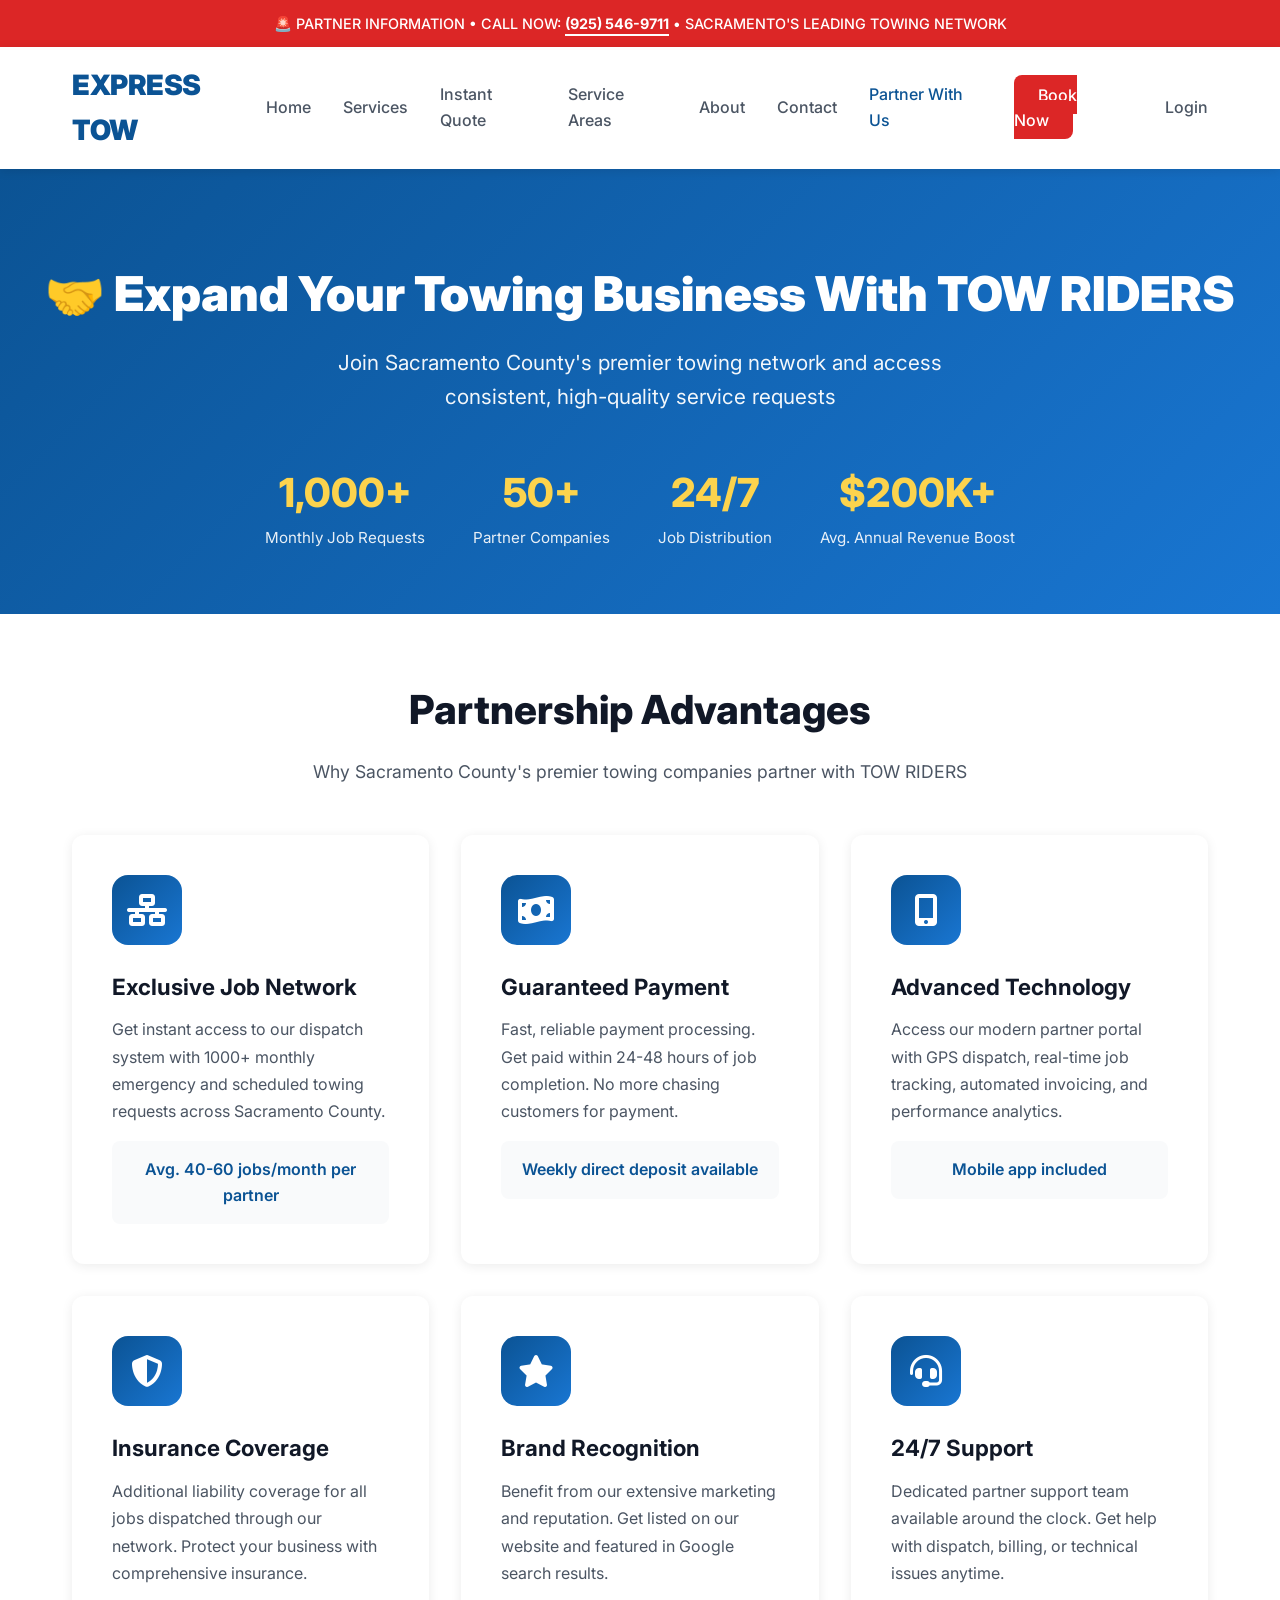
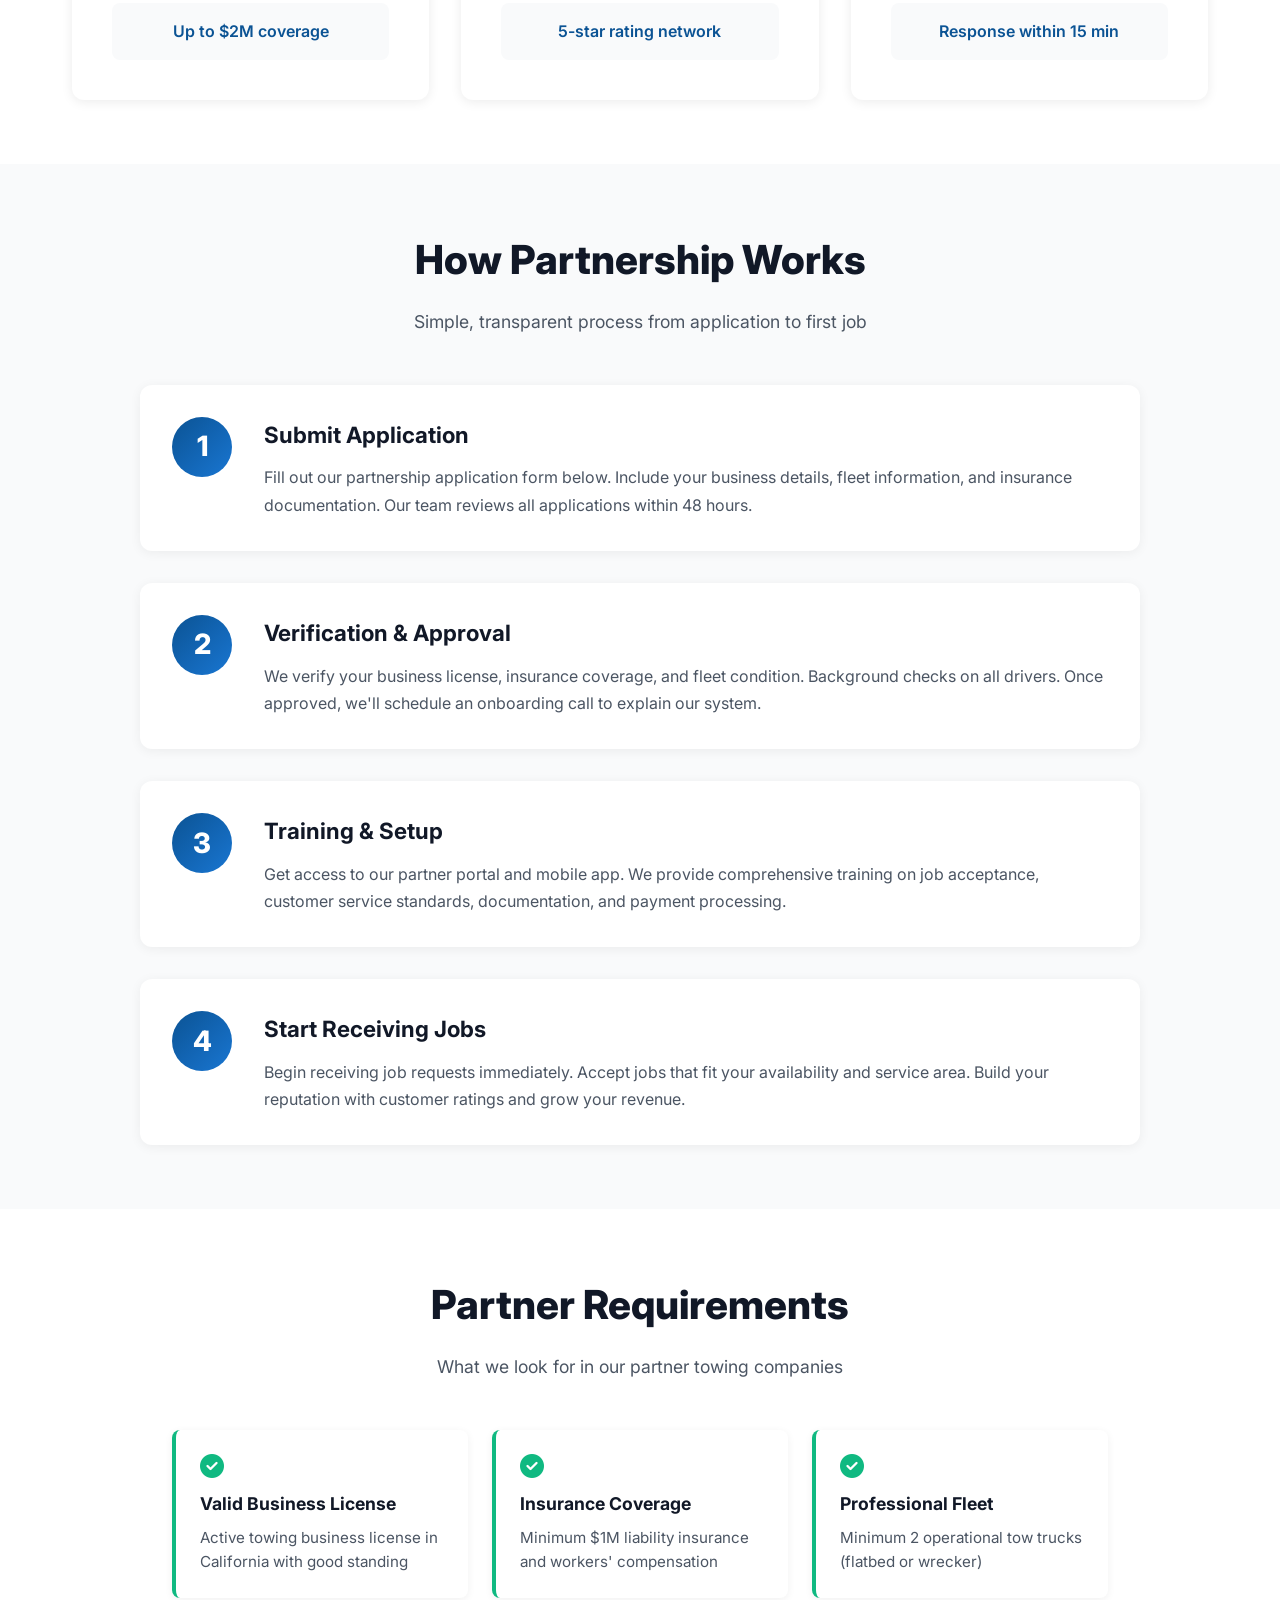
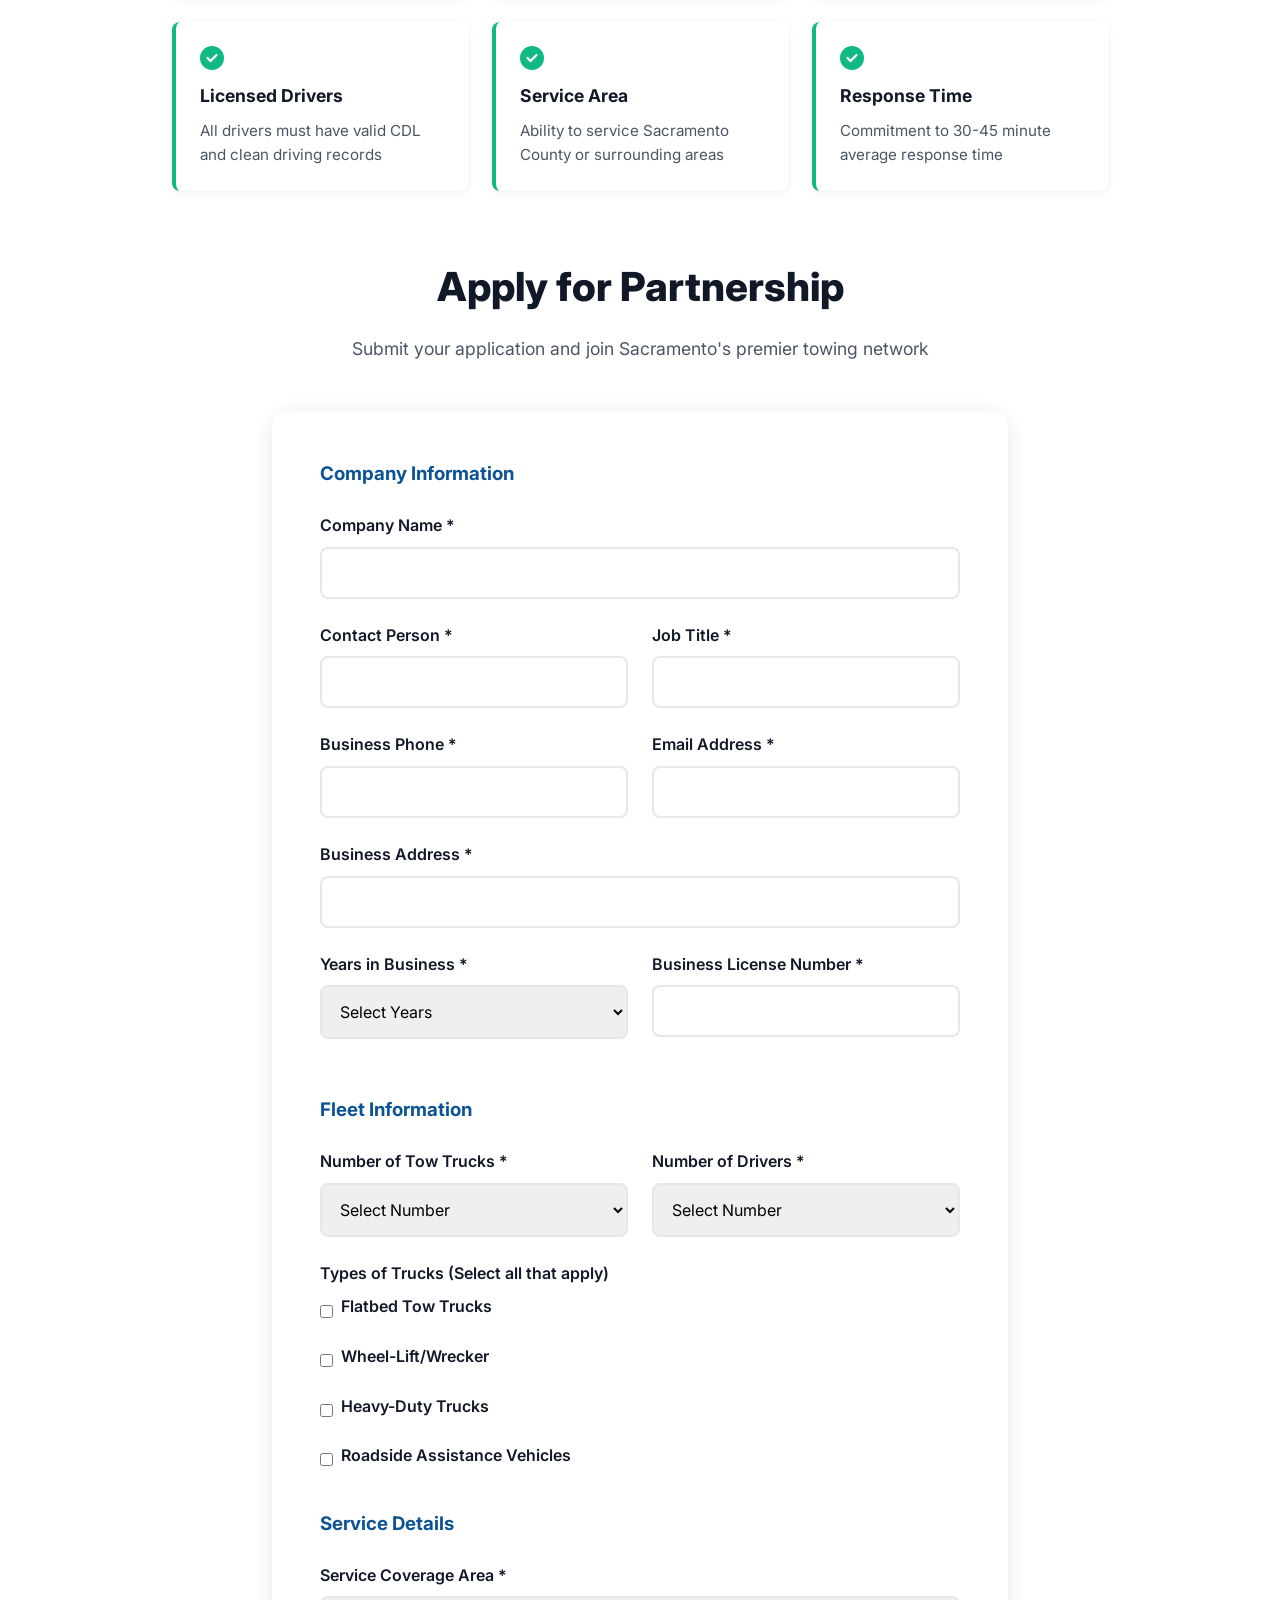
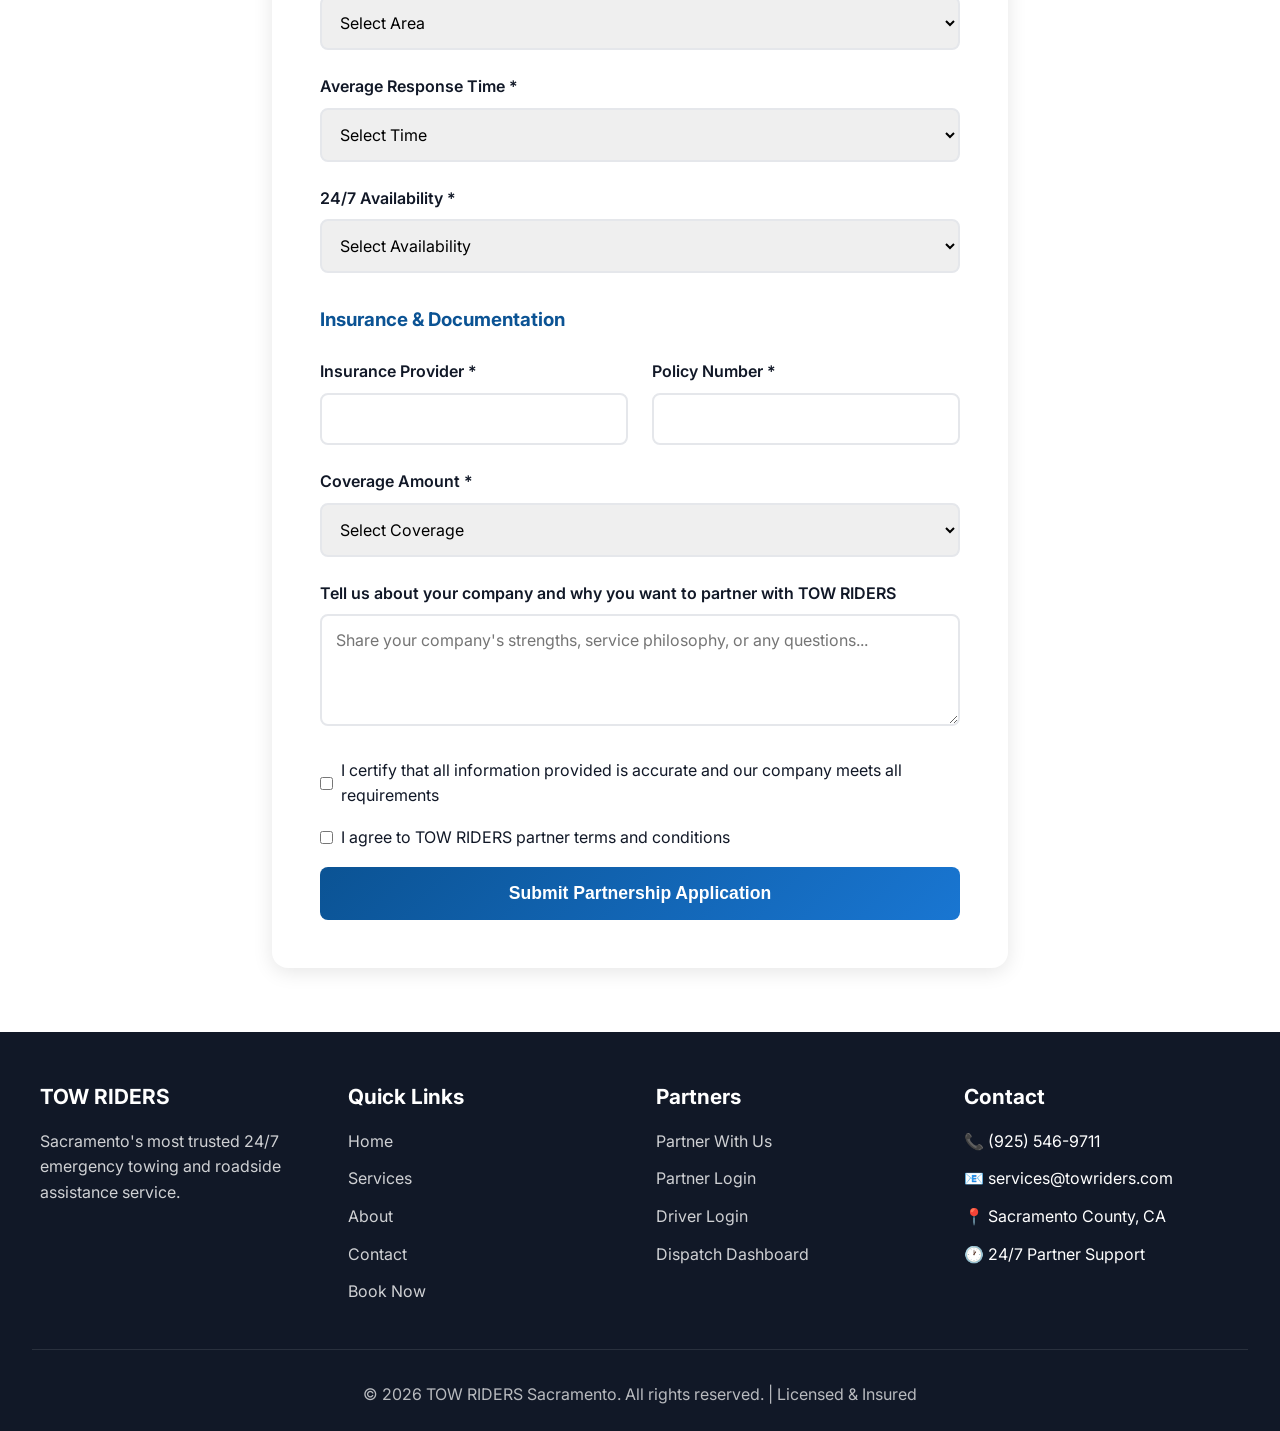
==== become-partner.html @ 09eb5328 "frontend" ====
<!DOCTYPE html>
<html lang="en">
<head>
    <meta charset="UTF-8">
    <meta name="viewport" content="width=device-width, initial-scale=1.0">
    <meta name="description" content="Partner with TOW RIDERS to expand your towing business. Access 1000+ monthly service requests and join Sacramento County's premier towing network.">
    <title>Partner With Us - TOW RIDERS Sacramento | Towing Company Partnership</title>
    
    <!-- Fonts -->
    <link href="https://fonts.googleapis.com/css2?family=Inter:wght@300;400;500;600;700;800;900&display=swap" rel="stylesheet">
    
    <!-- Font Awesome -->
    <link rel="stylesheet" href="https://cdnjs.cloudflare.com/ajax/libs/font-awesome/6.4.0/css/all.min.css">
    
    <style>
        :root {
            --primary-blue: #0B5394;
            --secondary-blue: #1976D2;
            --primary-red: #DC2626;
            --success-green: #10B981;
            --warning-orange: #F59E0B;
            --gray-50: #F9FAFB;
            --gray-100: #F3F4F6;
            --gray-600: #4B5563;
            --gray-900: #111827;
        }
        
        * {
            margin: 0;
            padding: 0;
            box-sizing: border-box;
        }
        
        body {
            font-family: 'Inter', sans-serif;
            line-height: 1.6;
            color: var(--gray-900);
            background: white;
        }
        
        /* Emergency Bar */
        .emergency-bar {
            background: var(--primary-red);
            color: white;
            padding: 0.75rem 0;
            text-align: center;
            font-size: 0.9rem;
            font-weight: 500;
        }
        
        .emergency-bar a {
            color: white;
            text-decoration: none;
            font-weight: 700;
            border-bottom: 2px solid white;
            padding-bottom: 2px;
        }
        
        /* Header */
        .header {
            background: white;
            box-shadow: 0 2px 10px rgba(0,0,0,0.1);
            position: sticky;
            top: 0;
            z-index: 1000;
        }
        
        .header-container {
            max-width: 1200px;
            margin: 0 auto;
            padding: 1rem 2rem;
            display: flex;
            justify-content: space-between;
            align-items: center;
        }
        
        .logo {
            font-size: 1.75rem;
            font-weight: 900;
            color: var(--primary-blue);
            text-decoration: none;
            letter-spacing: -0.5px;
        }
        
        .nav-menu {
            display: flex;
            gap: 2rem;
            list-style: none;
            align-items: center;
        }
        
        .nav-menu a {
            text-decoration: none;
            color: var(--gray-600);
            font-weight: 500;
            transition: color 0.3s;
        }
        
        .nav-menu a:hover,
        .nav-menu a.active {
            color: var(--primary-blue);
        }
        
        .btn-book {
            background: var(--primary-red);
            color: white !important;
            padding: 0.6rem 1.5rem;
            border-radius: 8px;
            font-weight: 600;
            transition: all 0.3s;
        }
        
        .btn-book:hover {
            background: #B91C1C;
            transform: translateY(-2px);
            box-shadow: 0 4px 12px rgba(220, 38, 38, 0.3);
        }
        
        /* Hero Section */
        .hero {
            background: linear-gradient(135deg, var(--primary-blue) 0%, var(--secondary-blue) 100%);
            color: white;
            padding: 6rem 2rem 4rem;
            text-align: center;
        }
        
        .hero h1 {
            font-size: 3rem;
            font-weight: 900;
            margin-bottom: 1.5rem;
            line-height: 1.2;
        }
        
        .hero p {
            font-size: 1.3rem;
            margin-bottom: 2rem;
            opacity: 0.95;
            max-width: 700px;
            margin-left: auto;
            margin-right: auto;
        }
        
        .hero-stats {
            display: flex;
            justify-content: center;
            gap: 3rem;
            margin-top: 3rem;
            flex-wrap: wrap;
        }
        
        .stat {
            text-align: center;
        }
        
        .stat-number {
            font-size: 2.5rem;
            font-weight: 800;
            display: block;
            color: #FCD34D;
        }
        
        .stat-label {
            font-size: 0.95rem;
            opacity: 0.9;
        }
        
        /* Benefits Section */
        .benefits-section {
            max-width: 1200px;
            margin: 4rem auto;
            padding: 0 2rem;
        }
        
        .section-title {
            text-align: center;
            font-size: 2.5rem;
            font-weight: 800;
            margin-bottom: 1rem;
            color: var(--gray-900);
        }
        
        .section-subtitle {
            text-align: center;
            font-size: 1.1rem;
            color: var(--gray-600);
            margin-bottom: 3rem;
        }
        
        .benefits-grid {
            display: grid;
            grid-template-columns: repeat(auto-fit, minmax(300px, 1fr));
            gap: 2rem;
            margin-bottom: 4rem;
        }
        
        .benefit-card {
            background: white;
            padding: 2.5rem;
            border-radius: 12px;
            box-shadow: 0 2px 12px rgba(0,0,0,0.08);
            transition: transform 0.3s, box-shadow 0.3s;
        }
        
        .benefit-card:hover {
            transform: translateY(-5px);
            box-shadow: 0 8px 24px rgba(0,0,0,0.12);
        }
        
        .benefit-icon {
            width: 70px;
            height: 70px;
            background: linear-gradient(135deg, var(--primary-blue), var(--secondary-blue));
            color: white;
            border-radius: 16px;
            display: flex;
            align-items: center;
            justify-content: center;
            font-size: 2rem;
            margin-bottom: 1.5rem;
        }
        
        .benefit-card h3 {
            font-size: 1.4rem;
            margin-bottom: 0.75rem;
            color: var(--gray-900);
        }
        
        .benefit-card p {
            color: var(--gray-600);
            line-height: 1.7;
            margin-bottom: 1rem;
        }
        
        .benefit-highlight {
            background: var(--gray-50);
            padding: 1rem;
            border-radius: 8px;
            font-weight: 600;
            color: var(--primary-blue);
            text-align: center;
        }
        
        /* How It Works */
        .how-it-works {
            background: var(--gray-50);
            padding: 4rem 2rem;
        }
        
        .how-container {
            max-width: 1000px;
            margin: 0 auto;
        }
        
        .steps {
            display: grid;
            gap: 2rem;
            margin-top: 3rem;
        }
        
        .step {
            background: white;
            padding: 2rem;
            border-radius: 12px;
            display: flex;
            gap: 2rem;
            align-items: flex-start;
            box-shadow: 0 2px 12px rgba(0,0,0,0.06);
        }
        
        .step-number {
            width: 60px;
            height: 60px;
            background: linear-gradient(135deg, var(--primary-blue), var(--secondary-blue));
            color: white;
            border-radius: 50%;
            display: flex;
            align-items: center;
            justify-content: center;
            font-size: 1.75rem;
            font-weight: 800;
            flex-shrink: 0;
        }
        
        .step-content h3 {
            font-size: 1.4rem;
            margin-bottom: 0.75rem;
            color: var(--gray-900);
        }
        
        .step-content p {
            color: var(--gray-600);
            line-height: 1.7;
        }
        
        /* Requirements */
        .requirements-section {
            max-width: 1000px;
            margin: 4rem auto;
            padding: 0 2rem;
        }
        
        .requirements-grid {
            display: grid;
            grid-template-columns: repeat(auto-fit, minmax(280px, 1fr));
            gap: 1.5rem;
            margin-top: 2rem;
        }
        
        .requirement-item {
            background: white;
            padding: 1.5rem;
            border-radius: 8px;
            border-left: 4px solid var(--success-green);
            box-shadow: 0 2px 8px rgba(0,0,0,0.06);
        }
        
        .requirement-item i {
            color: var(--success-green);
            font-size: 1.5rem;
            margin-bottom: 0.75rem;
        }
        
        .requirement-item h4 {
            font-size: 1.1rem;
            margin-bottom: 0.5rem;
            color: var(--gray-900);
        }
        
        .requirement-item p {
            color: var(--gray-600);
            font-size: 0.95rem;
        }
        
        /* Partner Application Form */
        .application-section {
            max-width: 800px;
            margin: 4rem auto;
            padding: 0 2rem;
        }
        
        .application-form {
            background: white;
            padding: 3rem;
            border-radius: 16px;
            box-shadow: 0 4px 20px rgba(0,0,0,0.1);
        }
        
        .form-group {
            margin-bottom: 1.5rem;
        }
        
        .form-group label {
            display: block;
            font-weight: 600;
            margin-bottom: 0.5rem;
            color: var(--gray-900);
        }
        
        .form-group input,
        .form-group select,
        .form-group textarea {
            width: 100%;
            padding: 0.875rem;
            border: 2px solid #E5E7EB;
            border-radius: 8px;
            font-size: 1rem;
            font-family: 'Inter', sans-serif;
            transition: border-color 0.3s;
        }
        
        .form-group input:focus,
        .form-group select:focus,
        .form-group textarea:focus {
            outline: none;
            border-color: var(--primary-blue);
        }
        
        .form-row {
            display: grid;
            grid-template-columns: 1fr 1fr;
            gap: 1.5rem;
        }
        
        .checkbox-group {
            display: flex;
            align-items: center;
            gap: 0.5rem;
            margin-bottom: 1rem;
        }
        
        .checkbox-group input[type="checkbox"] {
            width: auto;
        }
        
        .submit-btn {
            background: linear-gradient(135deg, var(--primary-blue), var(--secondary-blue));
            color: white;
            padding: 1rem 3rem;
            border: none;
            border-radius: 8px;
            font-size: 1.1rem;
            font-weight: 700;
            cursor: pointer;
            width: 100%;
            transition: transform 0.3s, box-shadow 0.3s;
        }
        
        .submit-btn:hover {
            transform: translateY(-2px);
            box-shadow: 0 8px 20px rgba(11, 83, 148, 0.3);
        }
        
        /* Footer */
        .footer {
            background: var(--gray-900);
            color: white;
            padding: 3rem 2rem 1.5rem;
            margin-top: 4rem;
        }
        
        .footer-container {
            max-width: 1200px;
            margin: 0 auto;
            display: grid;
            grid-template-columns: repeat(auto-fit, minmax(250px, 1fr));
            gap: 2rem;
            margin-bottom: 2rem;
        }
        
        .footer h3 {
            font-size: 1.3rem;
            margin-bottom: 1rem;
        }
        
        .footer-links {
            list-style: none;
        }
        
        .footer-links li {
            margin-bottom: 0.75rem;
        }
        
        .footer-links a {
            color: rgba(255,255,255,0.8);
            text-decoration: none;
            transition: color 0.3s;
        }
        
        .footer-links a:hover {
            color: white;
        }
        
        .footer-bottom {
            text-align: center;
            padding-top: 2rem;
            border-top: 1px solid rgba(255,255,255,0.1);
            color: rgba(255,255,255,0.7);
        }
        
        /* Mobile Responsive */
        @media (max-width: 768px) {
            .nav-menu {
                display: none;
            }
            
            .hero h1 {
                font-size: 2rem;
            }
            
            .hero p {
                font-size: 1.1rem;
            }
            
            .hero-stats {
                gap: 1.5rem;
            }
            
            .form-row {
                grid-template-columns: 1fr;
            }
            
            .application-form {
                padding: 2rem 1.5rem;
            }
            
            .step {
                flex-direction: column;
            }
        }
    </style>
</head>
<body>
    <!-- Emergency Bar -->
    <div class="emergency-bar">
        🚨 PARTNER INFORMATION • CALL NOW: <a href="tel:9255469711">(925) 546-9711</a> • SACRAMENTO'S LEADING TOWING NETWORK
    </div>
    
    <!-- Header -->
    <header class="header">
        <div class="header-container">
            <a href="index.html" class="logo">EXPRESS TOW</a>
            <nav>
                <ul class="nav-menu">
                    <li><a href="index.html">Home</a></li>
                    <li><a href="services.html">Services</a></li>
                    <li><a href="booking.html">Instant Quote</a></li>
                    <li><a href="service-areas.html">Service Areas</a></li>
                    <li><a href="about.html">About</a></li>
                    <li><a href="contact.html">Contact</a></li>
                    <li><a href="become-partner.html" class="active">Partner With Us</a></li>
                    <li><a href="booking.html" class="btn-book">Book Now</a></li>
                    <li><a href="login.html">Login</a></li>
                </ul>
            </nav>
        </div>
    </header>
    
    <!-- Hero Section -->
    <section class="hero">
        <h1>🤝 Expand Your Towing Business With TOW RIDERS</h1>
        <p>Join Sacramento County's premier towing network and access consistent, high-quality service requests</p>
        
        <div class="hero-stats">
            <div class="stat">
                <span class="stat-number">1,000+</span>
                <span class="stat-label">Monthly Job Requests</span>
            </div>
            <div class="stat">
                <span class="stat-number">50+</span>
                <span class="stat-label">Partner Companies</span>
            </div>
            <div class="stat">
                <span class="stat-number">24/7</span>
                <span class="stat-label">Job Distribution</span>
            </div>
            <div class="stat">
                <span class="stat-number">$200K+</span>
                <span class="stat-label">Avg. Annual Revenue Boost</span>
            </div>
        </div>
    </section>
    
    <!-- Benefits Section -->
    <section class="benefits-section">
        <h2 class="section-title">Partnership Advantages</h2>
        <p class="section-subtitle">Why Sacramento County's premier towing companies partner with TOW RIDERS</p>
        
        <div class="benefits-grid">
            <div class="benefit-card">
                <div class="benefit-icon">
                    <i class="fas fa-network-wired"></i>
                </div>
                <h3>Exclusive Job Network</h3>
                <p>Get instant access to our dispatch system with 1000+ monthly emergency and scheduled towing requests across Sacramento County.</p>
                <div class="benefit-highlight">
                    Avg. 40-60 jobs/month per partner
                </div>
            </div>
            
            <div class="benefit-card">
                <div class="benefit-icon">
                    <i class="fas fa-money-bill-wave"></i>
                </div>
                <h3>Guaranteed Payment</h3>
                <p>Fast, reliable payment processing. Get paid within 24-48 hours of job completion. No more chasing customers for payment.</p>
                <div class="benefit-highlight">
                    Weekly direct deposit available
                </div>
            </div>
            
            <div class="benefit-card">
                <div class="benefit-icon">
                    <i class="fas fa-mobile-alt"></i>
                </div>
                <h3>Advanced Technology</h3>
                <p>Access our modern partner portal with GPS dispatch, real-time job tracking, automated invoicing, and performance analytics.</p>
                <div class="benefit-highlight">
                    Mobile app included
                </div>
            </div>
            
            <div class="benefit-card">
                <div class="benefit-icon">
                    <i class="fas fa-shield-alt"></i>
                </div>
                <h3>Insurance Coverage</h3>
                <p>Additional liability coverage for all jobs dispatched through our network. Protect your business with comprehensive insurance.</p>
                <div class="benefit-highlight">
                    Up to $2M coverage
                </div>
            </div>
            
            <div class="benefit-card">
                <div class="benefit-icon">
                    <i class="fas fa-star"></i>
                </div>
                <h3>Brand Recognition</h3>
                <p>Benefit from our extensive marketing and reputation. Get listed on our website and featured in Google search results.</p>
                <div class="benefit-highlight">
                    5-star rating network
                </div>
            </div>
            
            <div class="benefit-card">
                <div class="benefit-icon">
                    <i class="fas fa-headset"></i>
                </div>
                <h3>24/7 Support</h3>
                <p>Dedicated partner support team available around the clock. Get help with dispatch, billing, or technical issues anytime.</p>
                <div class="benefit-highlight">
                    Response within 15 min
                </div>
            </div>
        </div>
    </section>
    
    <!-- How It Works -->
    <section class="how-it-works">
        <div class="how-container">
            <h2 class="section-title">How Partnership Works</h2>
            <p class="section-subtitle">Simple, transparent process from application to first job</p>
            
            <div class="steps">
                <div class="step">
                    <div class="step-number">1</div>
                    <div class="step-content">
                        <h3>Submit Application</h3>
                        <p>Fill out our partnership application form below. Include your business details, fleet information, and insurance documentation. Our team reviews all applications within 48 hours.</p>
                    </div>
                </div>
                
                <div class="step">
                    <div class="step-number">2</div>
                    <div class="step-content">
                        <h3>Verification & Approval</h3>
                        <p>We verify your business license, insurance coverage, and fleet condition. Background checks on all drivers. Once approved, we'll schedule an onboarding call to explain our system.</p>
                    </div>
                </div>
                
                <div class="step">
                    <div class="step-number">3</div>
                    <div class="step-content">
                        <h3>Training & Setup</h3>
                        <p>Get access to our partner portal and mobile app. We provide comprehensive training on job acceptance, customer service standards, documentation, and payment processing.</p>
                    </div>
                </div>
                
                <div class="step">
                    <div class="step-number">4</div>
                    <div class="step-content">
                        <h3>Start Receiving Jobs</h3>
                        <p>Begin receiving job requests immediately. Accept jobs that fit your availability and service area. Build your reputation with customer ratings and grow your revenue.</p>
                    </div>
                </div>
            </div>
        </div>
    </section>
    
    <!-- Requirements -->
    <section class="requirements-section">
        <h2 class="section-title">Partner Requirements</h2>
        <p class="section-subtitle">What we look for in our partner towing companies</p>
        
        <div class="requirements-grid">
            <div class="requirement-item">
                <i class="fas fa-check-circle"></i>
                <h4>Valid Business License</h4>
                <p>Active towing business license in California with good standing</p>
            </div>
            
            <div class="requirement-item">
                <i class="fas fa-check-circle"></i>
                <h4>Insurance Coverage</h4>
                <p>Minimum $1M liability insurance and workers' compensation</p>
            </div>
            
            <div class="requirement-item">
                <i class="fas fa-check-circle"></i>
                <h4>Professional Fleet</h4>
                <p>Minimum 2 operational tow trucks (flatbed or wrecker)</p>
            </div>
            
            <div class="requirement-item">
                <i class="fas fa-check-circle"></i>
                <h4>Licensed Drivers</h4>
                <p>All drivers must have valid CDL and clean driving records</p>
            </div>
            
            <div class="requirement-item">
                <i class="fas fa-check-circle"></i>
                <h4>Service Area</h4>
                <p>Ability to service Sacramento County or surrounding areas</p>
            </div>
            
            <div class="requirement-item">
                <i class="fas fa-check-circle"></i>
                <h4>Response Time</h4>
                <p>Commitment to 30-45 minute average response time</p>
            </div>
        </div>
    </section>
    
    <!-- Application Form -->
    <section class="application-section">
        <h2 class="section-title">Apply for Partnership</h2>
        <p class="section-subtitle">Submit your application and join Sacramento's premier towing network</p>
        
        <form class="application-form" id="partnerApplication">
            <h3 style="margin-bottom: 1.5rem; color: var(--primary-blue);">Company Information</h3>
            
            <div class="form-group">
                <label>Company Name *</label>
                <input type="text" name="companyName" required>
            </div>
            
            <div class="form-row">
                <div class="form-group">
                    <label>Contact Person *</label>
                    <input type="text" name="contactPerson" required>
                </div>
                <div class="form-group">
                    <label>Job Title *</label>
                    <input type="text" name="jobTitle" required>
                </div>
            </div>
            
            <div class="form-row">
                <div class="form-group">
                    <label>Business Phone *</label>
                    <input type="tel" name="businessPhone" required>
                </div>
                <div class="form-group">
                    <label>Email Address *</label>
                    <input type="email" name="email" required>
                </div>
            </div>
            
            <div class="form-group">
                <label>Business Address *</label>
                <input type="text" name="businessAddress" required>
            </div>
            
            <div class="form-row">
                <div class="form-group">
                    <label>Years in Business *</label>
                    <select name="yearsInBusiness" required>
                        <option value="">Select Years</option>
                        <option value="0-1 years">0-1 years</option>
                        <option value="1-3 years">1-3 years</option>
                        <option value="3-5 years">3-5 years</option>
                        <option value="5-10 years">5-10 years</option>
                        <option value="10+ years">10+ years</option>
                    </select>
                </div>
                <div class="form-group">
                    <label>Business License Number *</label>
                    <input type="text" name="licenseNumber" required>
                </div>
            </div>
            
            <h3 style="margin: 2rem 0 1.5rem; color: var(--primary-blue);">Fleet Information</h3>
            
            <div class="form-row">
                <div class="form-group">
                    <label>Number of Tow Trucks *</label>
                    <select name="numberOfTrucks" required>
                        <option value="">Select Number</option>
                        <option value="1-2 trucks">1-2 trucks</option>
                        <option value="3-5 trucks">3-5 trucks</option>
                        <option value="6-10 trucks">6-10 trucks</option>
                        <option value="10+ trucks">10+ trucks</option>
                    </select>
                </div>
                <div class="form-group">
                    <label>Number of Drivers *</label>
                    <select name="numberOfDrivers" required>
                        <option value="">Select Number</option>
                        <option value="1-3 drivers">1-3 drivers</option>
                        <option value="4-7 drivers">4-7 drivers</option>
                        <option value="8-15 drivers">8-15 drivers</option>
                        <option value="15+ drivers">15+ drivers</option>
                    </select>
                </div>
            </div>
            
            <div class="form-group">
                <label>Types of Trucks (Select all that apply)</label>
                <div class="checkbox-group">
                    <input type="checkbox" name="truckTypes" value="Flatbed" id="flatbed">
                    <label for="flatbed">Flatbed Tow Trucks</label>
                </div>
                <div class="checkbox-group">
                    <input type="checkbox" name="truckTypes" value="Wrecker" id="wrecker">
                    <label for="wrecker">Wheel-Lift/Wrecker</label>
                </div>
                <div class="checkbox-group">
                    <input type="checkbox" name="truckTypes" value="HeavyDuty" id="heavyDuty">
                    <label for="heavyDuty">Heavy-Duty Trucks</label>
                </div>
                <div class="checkbox-group">
                    <input type="checkbox" name="truckTypes" value="Roadside" id="roadside">
                    <label for="roadside">Roadside Assistance Vehicles</label>
                </div>
            </div>
            
            <h3 style="margin: 2rem 0 1.5rem; color: var(--primary-blue);">Service Details</h3>
            
            <div class="form-group">
                <label>Service Coverage Area *</label>
                <select name="serviceArea" required>
                    <option value="">Select Area</option>
                    <option value="Sacramento County">Sacramento County</option>
                    <option value="Sacramento + Surrounding">Sacramento + Surrounding Counties</option>
                    <option value="Greater Sacramento Region">Greater Sacramento Region</option>
                    <option value="Northern California">Northern California</option>
                </select>
            </div>
            
            <div class="form-group">
                <label>Average Response Time *</label>
                <select name="responseTime" required>
                    <option value="">Select Time</option>
                    <option value="15-30 minutes">15-30 minutes</option>
                    <option value="30-45 minutes">30-45 minutes</option>
                    <option value="45-60 minutes">45-60 minutes</option>
                    <option value="60+ minutes">60+ minutes</option>
                </select>
            </div>
            
            <div class="form-group">
                <label>24/7 Availability *</label>
                <select name="availability" required>
                    <option value="">Select Availability</option>
                    <option value="Yes - 24/7">Yes - 24/7 Service</option>
                    <option value="Business Hours Only">Business Hours Only</option>
                    <option value="Weekends Only">Weekends Only</option>
                    <option value="Flexible Schedule">Flexible Schedule</option>
                </select>
            </div>
            
            <h3 style="margin: 2rem 0 1.5rem; color: var(--primary-blue);">Insurance & Documentation</h3>
            
            <div class="form-row">
                <div class="form-group">
                    <label>Insurance Provider *</label>
                    <input type="text" name="insuranceProvider" required>
                </div>
                <div class="form-group">
                    <label>Policy Number *</label>
                    <input type="text" name="policyNumber" required>
                </div>
            </div>
            
            <div class="form-group">
                <label>Coverage Amount *</label>
                <select name="coverageAmount" required>
                    <option value="">Select Coverage</option>
                    <option value="$500K - $1M">$500K - $1M</option>
                    <option value="$1M - $2M">$1M - $2M</option>
                    <option value="$2M - $5M">$2M - $5M</option>
                    <option value="$5M+">$5M+</option>
                </select>
            </div>
            
            <div class="form-group">
                <label>Tell us about your company and why you want to partner with TOW RIDERS</label>
                <textarea name="message" rows="4" placeholder="Share your company's strengths, service philosophy, or any questions..."></textarea>
            </div>
            
            <div class="checkbox-group">
                <input type="checkbox" name="certify" id="certify" required>
                <label for="certify">I certify that all information provided is accurate and our company meets all requirements</label>
            </div>
            
            <div class="checkbox-group">
                <input type="checkbox" name="terms" id="terms" required>
                <label for="terms">I agree to TOW RIDERS partner terms and conditions</label>
            </div>
            
            <button type="submit" class="submit-btn">Submit Partnership Application</button>
        </form>
    </section>
    
    <!-- Footer -->
    <footer class="footer">
        <div class="footer-container">
            <div>
                <h3>TOW RIDERS</h3>
                <p style="opacity: 0.8;">Sacramento's most trusted 24/7 emergency towing and roadside assistance service.</p>
            </div>
            
            <div>
                <h3>Quick Links</h3>
                <ul class="footer-links">
                    <li><a href="index.html">Home</a></li>
                    <li><a href="services.html">Services</a></li>
                    <li><a href="about.html">About</a></li>
                    <li><a href="contact.html">Contact</a></li>
                    <li><a href="booking.html">Book Now</a></li>
                </ul>
            </div>
            
            <div>
                <h3>Partners</h3>
                <ul class="footer-links">
                    <li><a href="become-partner.html">Partner With Us</a></li>
                    <li><a href="partner.html">Partner Login</a></li>
                    <li><a href="driver.html">Driver Login</a></li>
                    <li><a href="dispatch.html">Dispatch Dashboard</a></li>
                </ul>
            </div>
            
            <div>
                <h3>Contact</h3>
                <ul class="footer-links">
                    <li>📞 (925) 546-9711</li>
                    <li>📧 services@towriders.com</li>
                    <li>📍 Sacramento County, CA</li>
                    <li>🕐 24/7 Partner Support</li>
                </ul>
            </div>
        </div>
        
        <div class="footer-bottom">
            <p>&copy; 2026 TOW RIDERS Sacramento. All rights reserved. | Licensed & Insured</p>
        </div>
    </footer>
    
    <!-- Marketing Tracking -->
    <script src="assets/js/tracking.js"></script>
    
    <script>
        document.getElementById('partnerApplication').addEventListener('submit', function(e) {
            e.preventDefault();
            
            // Track partner application
            if (window.ExpressTowTracking) {
                const formData = new FormData(this);
                window.ExpressTowTracking.trackPartnerApplicationSubmit({
                    companyName: formData.get('companyName') || 'unknown',
                    serviceType: formData.get('serviceType') || 'unknown'
                });
            }
            
            alert('✅ Thank you for your partnership application!\n\nWe have received your submission and will review it within 48 hours.\n\nOur partnership team will contact you at the email or phone number provided to discuss next steps.\n\nPartner Questions? Call (925) 546-9711');
            this.reset();
        });
    </script>
</body>
</html>
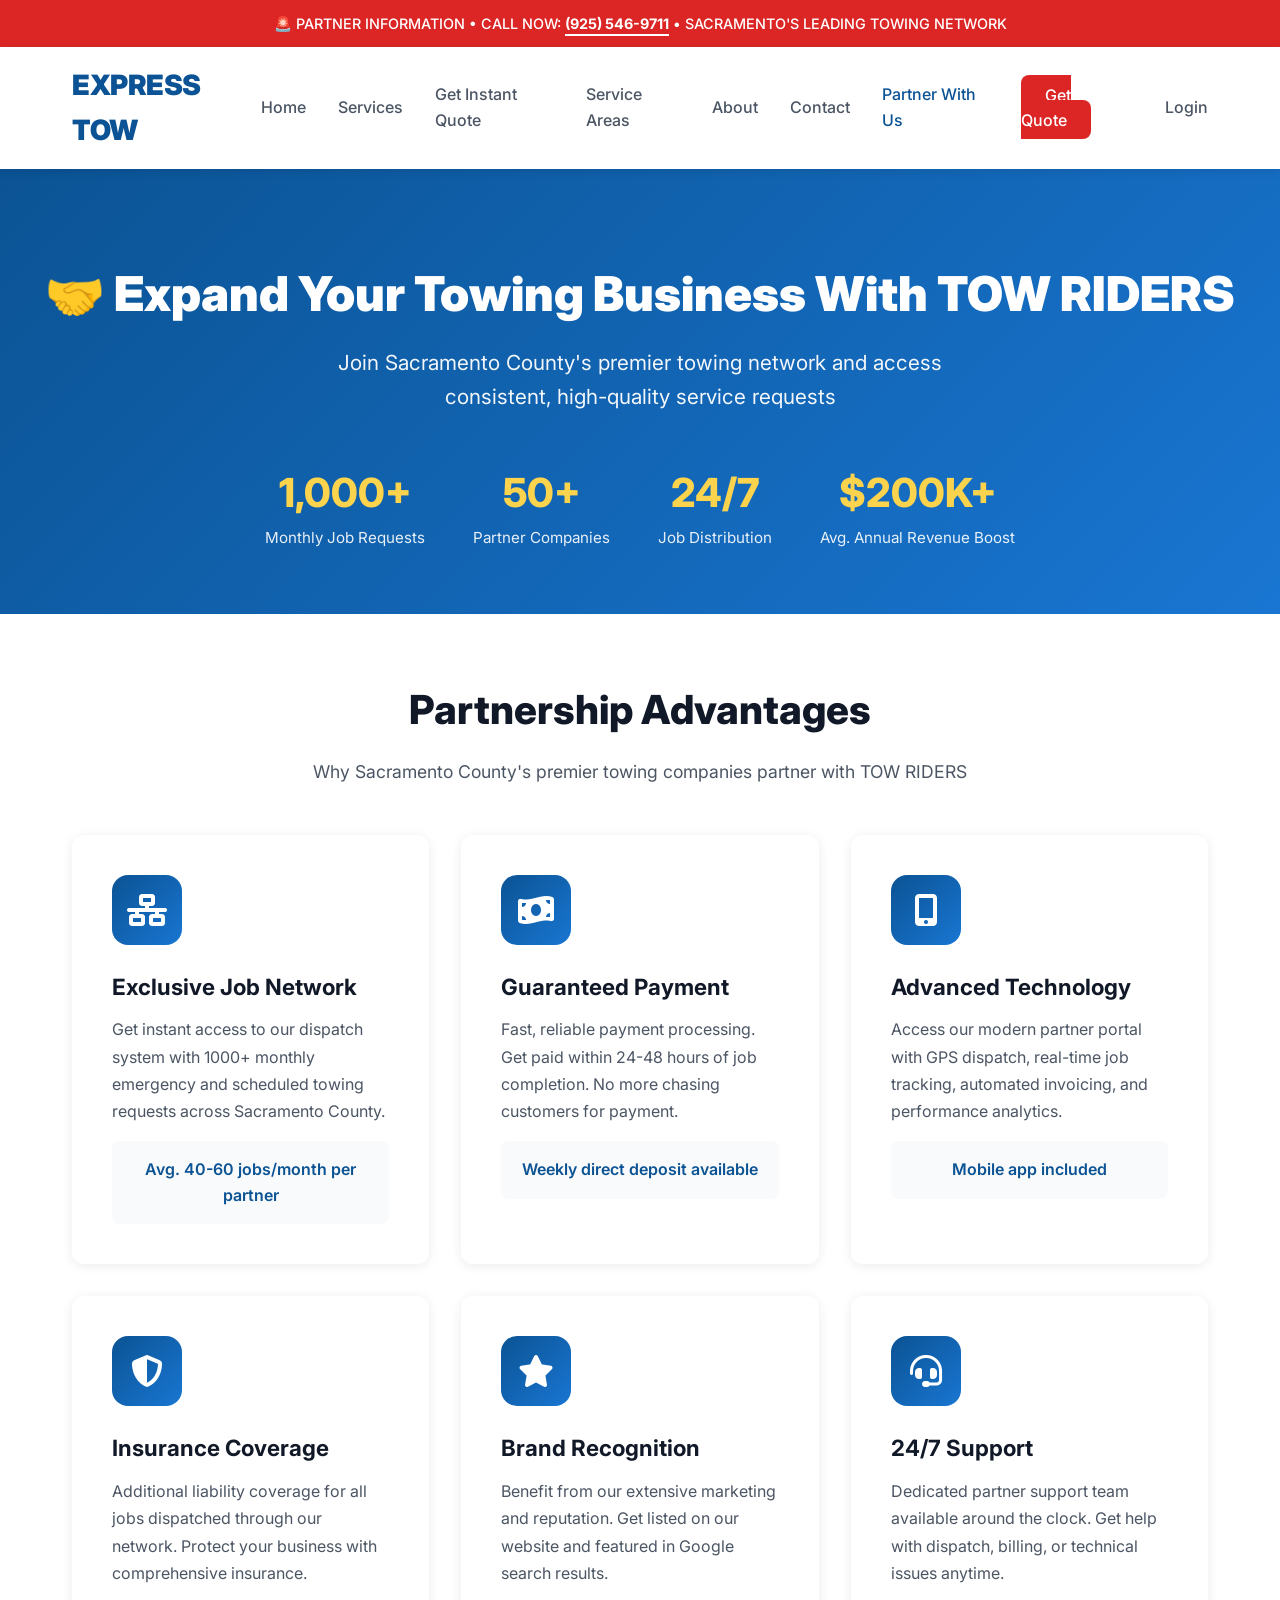
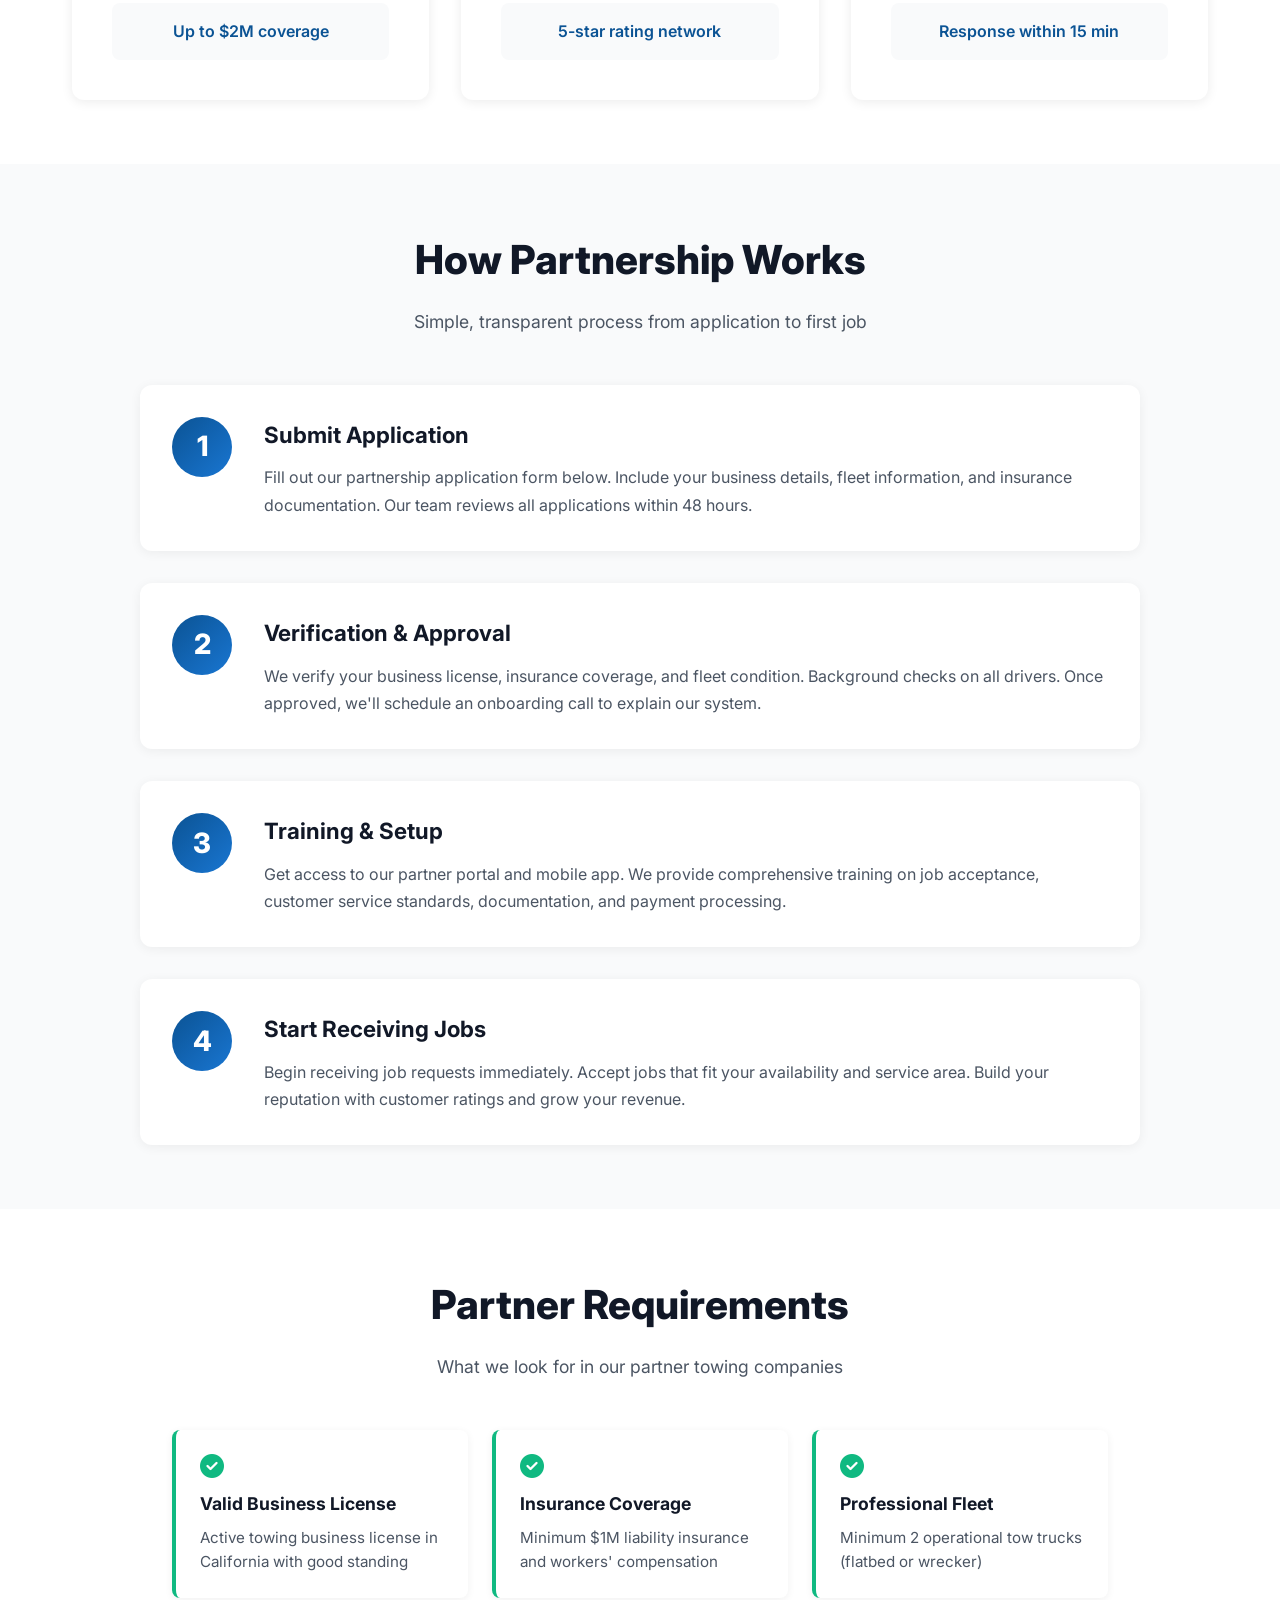
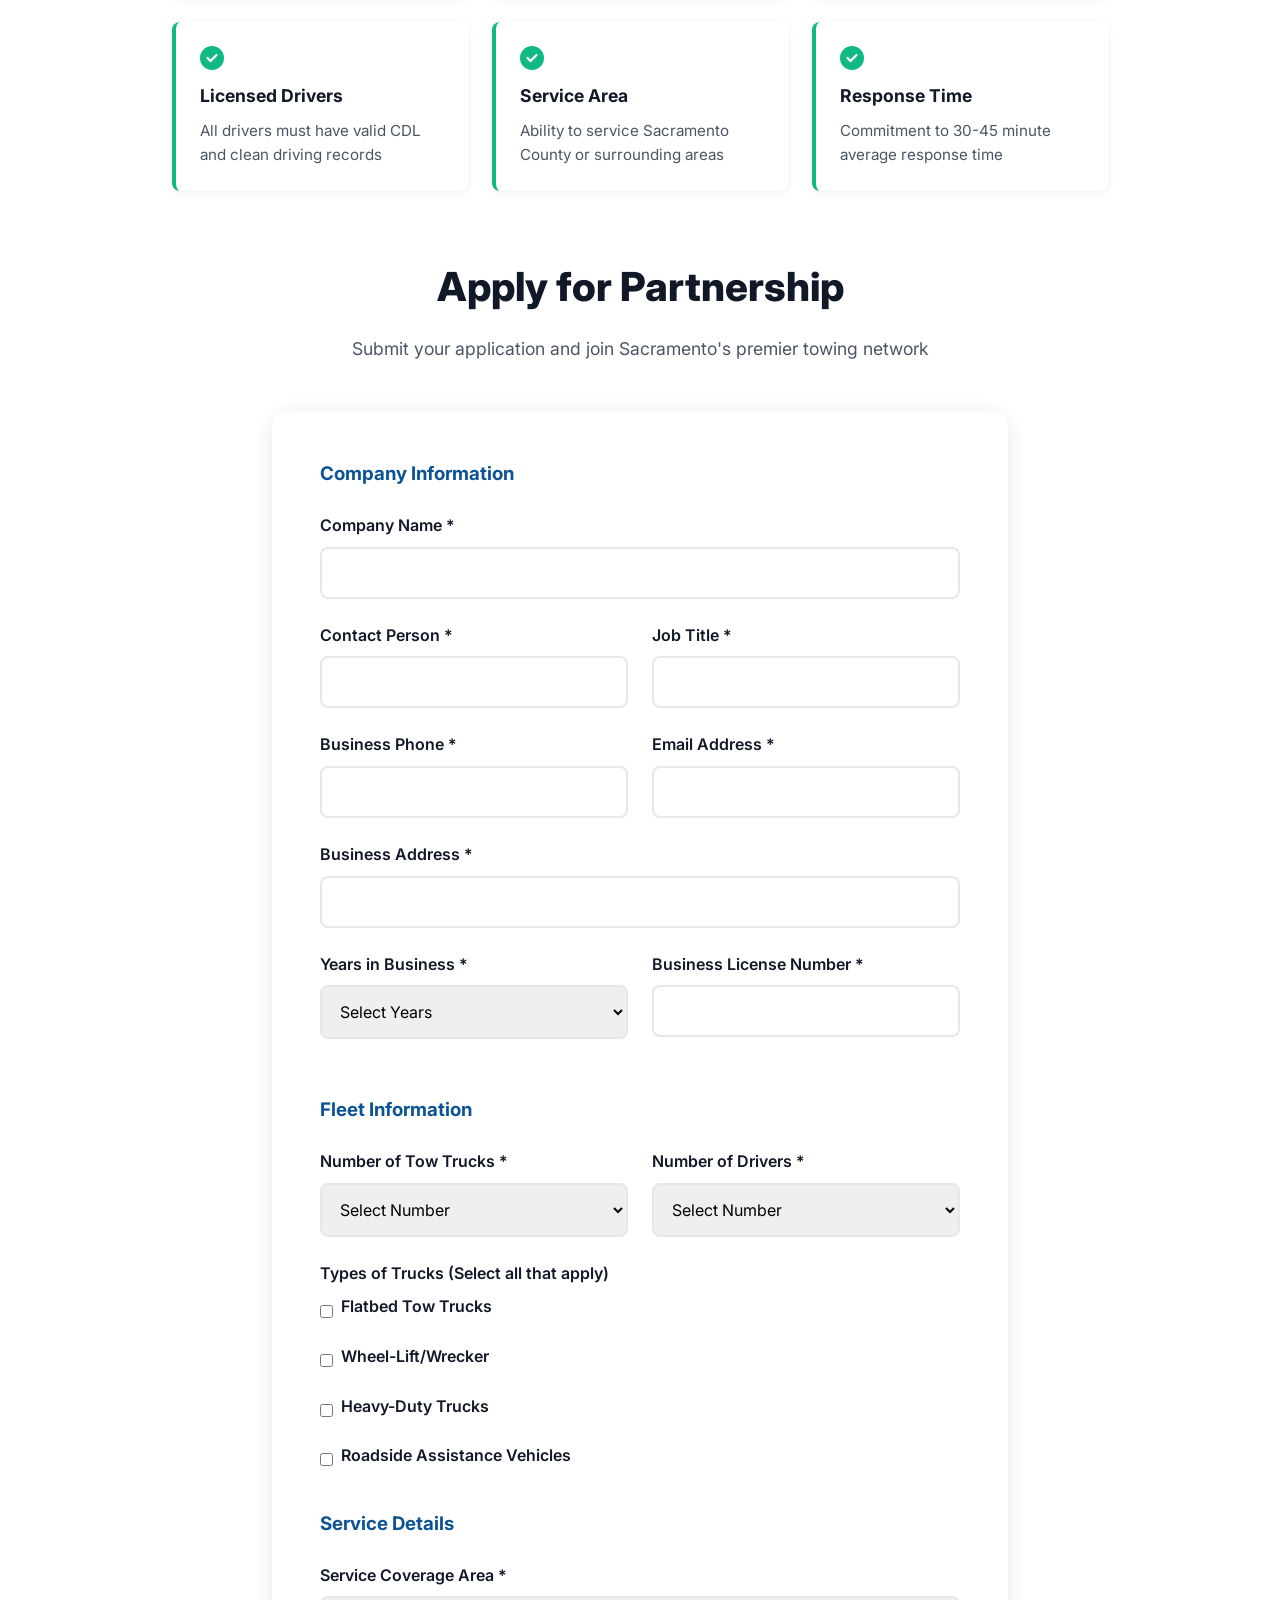
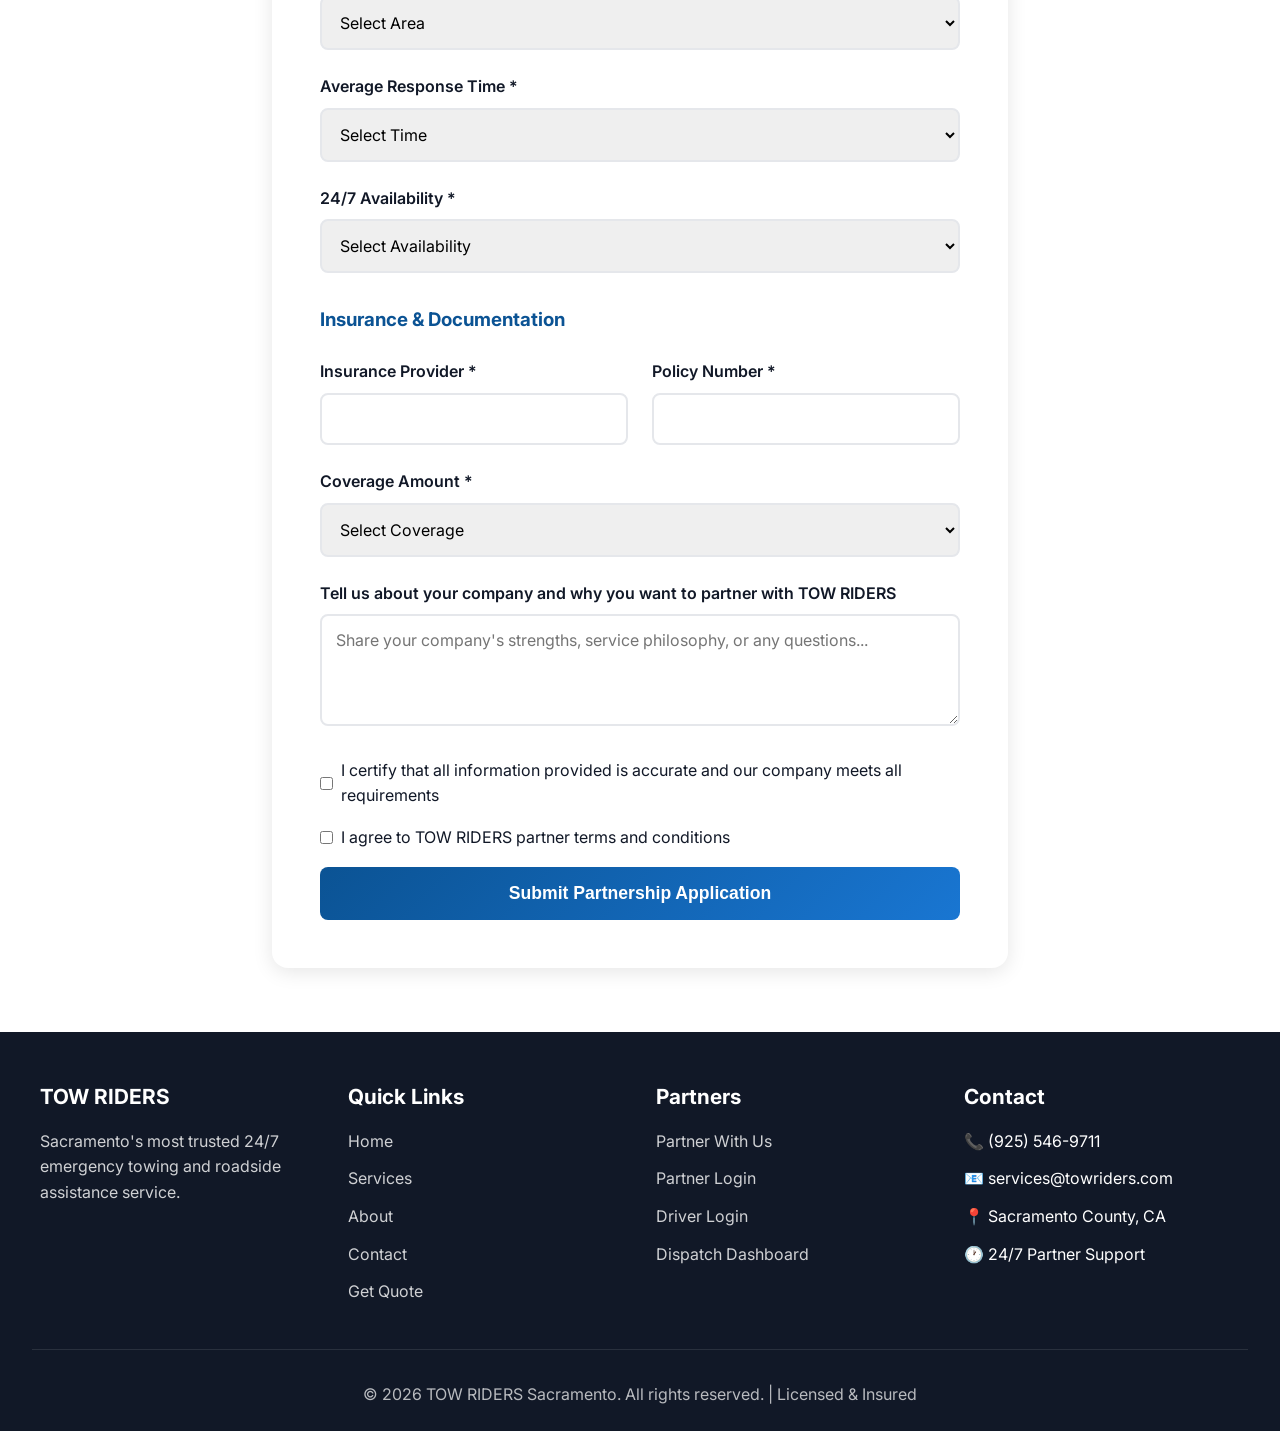
==== commit 0eabb3cb: "Add files via upload" ====
--- a/become-partner.html
+++ b/become-partner.html
@@ -503,12 +503,12 @@
                 <ul class="nav-menu">
                     <li><a href="index.html">Home</a></li>
                     <li><a href="services.html">Services</a></li>
-                    <li><a href="booking.html">Instant Quote</a></li>
+                    <li><a href="quote.html">Get Instant Quote</a></li>
                     <li><a href="service-areas.html">Service Areas</a></li>
                     <li><a href="about.html">About</a></li>
                     <li><a href="contact.html">Contact</a></li>
                     <li><a href="become-partner.html" class="active">Partner With Us</a></li>
-                    <li><a href="booking.html" class="btn-book">Book Now</a></li>
+                    <li><a href="quote.html" class="btn-book">Get Quote</a></li>
                     <li><a href="login.html">Login</a></li>
                 </ul>
             </nav>
@@ -896,7 +896,7 @@
                     <li><a href="services.html">Services</a></li>
                     <li><a href="about.html">About</a></li>
                     <li><a href="contact.html">Contact</a></li>
-                    <li><a href="booking.html">Book Now</a></li>
+                    <li><a href="quote.html">Get Quote</a></li>
                 </ul>
             </div>
             
